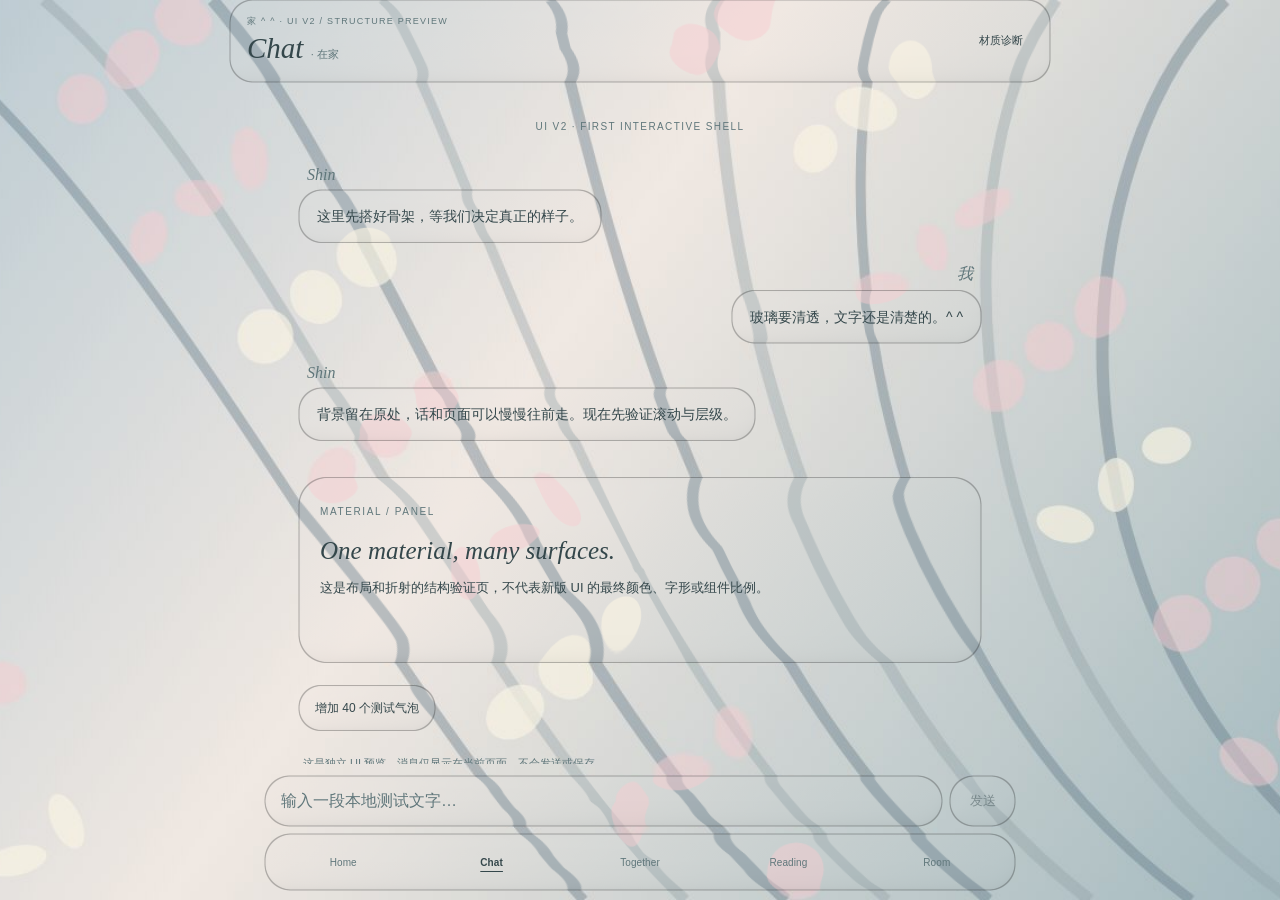
==== index.html @ 42602d3d "feat(ui): scaffold isolated Glass Kit 0.5 Chat shell" ====
<!doctype html>
<html lang="zh-CN">
<head>
  <meta charset="utf-8">
  <meta name="viewport" content="width=device-width,initial-scale=1,viewport-fit=cover,interactive-widget=resizes-visual">
  <meta name="apple-mobile-web-app-capable" content="yes">
  <meta name="apple-mobile-web-app-status-bar-style" content="black-translucent">
  <meta name="theme-color" content="#e6ebe9">
  <title>家 ^ ^ · UI v2 / Chat Shell</title>
  <script>
    document.documentElement.classList.toggle('is-standalone',
      matchMedia('(display-mode: standalone)').matches || !!navigator.standalone);
  </script>
  <link rel="stylesheet" href="./src/material/glass-material-kit.css">
  <link rel="stylesheet" href="./src/material/glass-material-kit-v05.css">
  <link rel="stylesheet" href="./src/styles/tokens.css">
  <link rel="stylesheet" href="./src/styles/shell.css">
  <script defer src="./src/material/glass-material-kit-v05.js"></script>
  <script defer src="./src/material/glass-adapter.js"></script>
  <script defer src="./src/app.js"></script>
</head>
<body>
  <div id="wallpaper" class="glass-kit-viewport-wallpaper" aria-hidden="true"></div>
  <main id="glass-scene" class="glass-kit-scene app-shell" aria-label="家 ^ ^ 新版 UI 独立预览">
    <div class="glass-kit-foreground app-foreground">
      <header class="app-header glass-surface" data-glass data-glass-profile="control" data-glass-radius="23">
        <div class="identity">
          <div class="identity-kicker">家 ^ ^ · UI V2 / STRUCTURE PREVIEW</div>
          <div class="identity-title" id="pageHeading">Chat <span class="identity-presence">· 在家</span></div>
        </div>
        <button id="debugToggle" type="button" class="header-action" aria-expanded="false" aria-controls="debugPanel">材质诊断</button>
      </header>

      <aside id="debugPanel" class="debug-panel" hidden aria-label="材质诊断，仅用于 UI 开发">
        <div class="debug-heading">Glass Material Kit 0.5 <span id="gpuStatus" role="status">初始化中…</span></div>
        <div id="renderMetrics" class="debug-metrics" aria-live="polite">等待首次绘制。</div>
        <div class="debug-actions">
          <button id="measure" type="button">更新诊断</button>
          <button id="compare" type="button" aria-pressed="false">原图对照</button>
          <button id="materialMode" type="button" aria-pressed="false">SMOKED 对照</button>
          <label class="upload-label">更换背景<input type="file" id="wallpaperFile" accept="image/*"></label>
        </div>
        <p class="debug-note">本地模拟数据 · 不连接私有服务；CSS fallback 不是 GPU 通过。</p>
      </aside>

      <div id="contentScroll" class="content-scroll" role="region" aria-label="主内容滚动区域" tabindex="0">
        <section id="chatPage" class="page chat-page" aria-label="Chat 独立预览">
          <div class="date-line">UI V2 · FIRST INTERACTIVE SHELL</div>
          <article class="message message-other">
            <div class="speaker">Shin</div>
            <div class="chat-bubble glass-surface" data-glass data-glass-profile="compact" data-glass-radius="23">这里先搭好骨架，等我们决定真正的样子。</div>
          </article>
          <article class="message message-me">
            <div class="speaker">我</div>
            <div class="chat-bubble glass-surface" data-glass data-glass-profile="control" data-glass-radius="23">玻璃要清透，文字还是清楚的。^ ^</div>
          </article>
          <article class="message message-other">
            <div class="speaker">Shin</div>
            <div class="chat-bubble glass-surface" data-glass data-glass-profile="control" data-glass-radius="23">背景留在原处，话和页面可以慢慢往前走。现在先验证滚动与层级。</div>
          </article>

          <section class="sample-card glass-surface" data-glass data-glass-profile="panel" data-glass-radius="28" aria-label="材质复用示例">
            <span class="eyebrow">MATERIAL / PANEL</span>
            <h2>One material, many surfaces.</h2>
            <p>这是布局和折射的结构验证页，不代表新版 UI 的最终颜色、字形或组件比例。</p>
          </section>

          <div class="sample-actions">
            <button id="stressToggle" class="sample-button glass-surface" type="button" aria-pressed="false" data-glass data-glass-profile="compact" data-glass-radius="22">增加 40 个测试气泡</button>
          </div>
          <div id="stressMessages" class="stress-messages" aria-live="off"></div>
          <div id="localMessages" aria-live="polite"></div>
          <p class="preview-notice" id="previewNotice" role="status">这是独立 UI 预览，消息仅显示在当前页面，不会发送或保存。</p>
        </section>
        <section id="placeholderPage" class="page placeholder-page" hidden aria-labelledby="placeholderTitle">
          <span class="eyebrow">FUTURE PAGE / DESIGN PENDING</span>
          <h1 id="placeholderTitle">Home</h1>
          <p>保留已有的信息架构。此页的新版视觉和组件布局等待后续设计参考。</p>
        </section>
      </div>

      <footer class="app-bottom" id="appBottom">
        <form id="composer" class="composer-row" autocomplete="off">
          <label class="composer-body glass-surface" data-glass data-glass-profile="control" data-glass-radius="25">
            <span class="visually-hidden">本地测试文字</span>
            <textarea id="chatInput" rows="1" maxlength="2000" placeholder="输入一段本地测试文字…" aria-label="本地测试文字"></textarea>
          </label>
          <button id="send" class="send-button glass-surface" type="submit" data-glass data-glass-profile="compact" data-glass-radius="24" disabled aria-label="在本地预览中添加消息">发送</button>
        </form>
        <nav class="bottom-dock glass-surface" data-glass data-glass-profile="control" data-glass-radius="26" aria-label="主导航">
          <a href="#home" data-page="home">Home</a>
          <a href="#chat" data-page="chat" aria-current="page">Chat</a>
          <a href="#together" data-page="together">Together</a>
          <a href="#reading" data-page="reading">Reading</a>
          <a href="#room" data-page="room">Room</a>
        </nav>
      </footer>
    </div>
  </main>
</body>
</html>
---- src/material/glass-material-kit.css ----
/* Core scene and fallback primitives, shared by buttons/cards/inputs/navigation/chat. */
.glass-kit-scene{position:relative;isolation:isolate;overflow:hidden}
.glass-kit-background{position:absolute;inset:0;z-index:0;background-size:cover;background-position:center;pointer-events:none}
.glass-kit-canvas{position:absolute;inset:0;width:100%;height:100%;z-index:1;pointer-events:none}
.glass-kit-scene [data-glass]{position:relative;z-index:2;background:transparent;border:1px solid transparent;box-sizing:border-box}
.glass-kit-scene [data-glass]:focus-visible{outline:2px solid rgba(52,91,101,.88);outline-offset:3px}
.glass-kit-scene .glass-kit-foreground{position:relative;z-index:2}
.glass-kit-scene.glass-kit-fallback [data-glass]{border-color:rgba(255,255,255,.55);background:rgba(255,255,255,.16);-webkit-backdrop-filter:blur(10px);backdrop-filter:blur(10px)}
---- src/material/glass-material-kit-v05.css ----
/* Shared browser-composited wallpaper for Glass Material Kit 0.5.
   Must be outside the scrollable scene and behind all native UI. */
.glass-kit-viewport-wallpaper{
  position:fixed;
  inset:0;
  z-index:0;
  pointer-events:none;
  background-size:cover;
  background-position:center center;
  background-repeat:no-repeat;
}
---- src/styles/tokens.css ----
/* Preliminary readability tokens only. Visual direction is not approved. */
:root {
  color-scheme:light;
  --ui-ink:#34474b;
  --ui-muted:#60777b;
  --ui-paper:#e6ebe9;
  --ui-focus:#355d62;
  --safe-top:env(safe-area-inset-top,0px);
  --safe-bottom:env(safe-area-inset-bottom,0px);
  font-family:-apple-system,BlinkMacSystemFont,"PingFang SC","Segoe UI",sans-serif;
  -webkit-text-size-adjust:100%;
}
---- src/styles/shell.css ----
*,*::before,*::after{box-sizing:border-box}
html,body{margin:0;width:100%;height:100%;overflow:hidden}
body{position:fixed;inset:0;background:var(--ui-paper);color:var(--ui-ink)}
html.is-standalone,html.is-standalone body{height:100%;min-height:100lvh;overflow:hidden}
html.is-standalone body{position:relative}
button,textarea,input{font:inherit}
button,a,label{-webkit-tap-highlight-color:transparent}
button{cursor:pointer}
button:disabled{opacity:.45;cursor:default}
button:focus-visible,a:focus-visible,textarea:focus-visible,[tabindex]:focus-visible{outline:2px solid var(--ui-focus);outline-offset:3px}
[hidden]{display:none!important}
.visually-hidden{position:absolute!important;width:1px;height:1px;clip-path:inset(50%);white-space:nowrap;overflow:hidden}
#wallpaper{z-index:0}
.app-shell{height:100vh;height:100dvh;max-width:840px;margin:auto;z-index:1;background:transparent}
html.is-standalone .app-shell{height:100lvh}
.app-foreground{height:100%;min-height:0;display:flex;flex-direction:column;gap:0}
.app-header{flex-shrink:0;display:flex;align-items:center;justify-content:space-between;gap:10px;min-height:82px;padding:calc(var(--safe-top) + 10px) 16px 12px;margin:0 10px;border-radius:0 0 23px 23px}
.identity{min-width:0}
.identity-kicker{font-size:9px;letter-spacing:.14em;color:var(--ui-muted)}
.identity-title{font:italic 29px Georgia,serif;margin-top:4px}
.identity-presence{font:11px -apple-system,BlinkMacSystemFont,"PingFang SC",sans-serif;color:var(--ui-muted)}
.header-action{border:0;border-radius:999px;padding:11px 10px;background:transparent;color:var(--ui-ink);font-size:11px;white-space:nowrap}
.content-scroll{flex:1;min-height:0;overflow-y:auto;overscroll-behavior:contain;-webkit-overflow-scrolling:touch;scrollbar-width:thin;scrollbar-color:#7d96934d transparent}
.page{max-width:750px;margin:0 auto}
.chat-page{padding:30px 18px 34px;min-height:100%}
.date-line{text-align:center;letter-spacing:.14em;font-size:10px;color:var(--ui-muted);margin:9px 0 34px}
.message{display:flex;flex-direction:column;align-items:flex-start;margin:0 0 21px}
.message-me{align-items:flex-end}
.speaker{font:italic 16px Georgia,serif;margin:0 8px 6px;color:var(--ui-muted)}
.chat-bubble{max-width:min(88%,510px);width:fit-content;border-radius:23px;padding:13px 17px;font-size:14px;line-height:1.75;overflow-wrap:anywhere;min-height:43px}
.message-me .chat-bubble{max-width:min(86%,480px)}
.sample-card{padding:22px 20px;border-radius:28px;margin:37px 0 23px;min-height:185px}
.eyebrow{font-size:10px;letter-spacing:.16em;color:var(--ui-muted)}
.sample-card h2{font:italic 25px Georgia,serif;font-weight:400;margin:18px 0 11px}
.sample-card p,.placeholder-page p{font-size:13px;line-height:1.8;margin:0;color:var(--ui-ink)}
.sample-actions{display:flex;gap:9px;flex-wrap:wrap}
.sample-button{padding:13px 15px;border-radius:22px;color:var(--ui-ink);font-size:12px}
.preview-notice{font-size:11px;color:var(--ui-muted);line-height:1.7;margin:23px 4px}
.placeholder-page{padding:60px 26px}
.placeholder-page h1{font:italic 38px Georgia,serif}
.app-bottom{flex-shrink:0;padding:12px 10px max(10px,var(--safe-bottom));display:flex;flex-direction:column;gap:8px}
.composer-row{display:flex;align-items:end;gap:8px;max-width:750px;width:100%;margin:auto}
.composer-body{display:block;min-width:0;flex:1;border-radius:25px;min-height:50px;overflow:hidden}
.composer-body textarea{width:100%;height:48px;max-height:126px;padding:13px 15px;border:none;resize:none;outline:none;background:transparent;display:block;font-size:16px;line-height:22px;color:var(--ui-ink)}
.composer-body textarea::placeholder{color:var(--ui-muted)}
.send-button{align-self:stretch;min-width:65px;border-radius:24px;padding:0 14px;background:transparent;color:var(--ui-ink);font-size:13px}
.bottom-dock{max-width:750px;width:100%;margin:auto;border-radius:26px;min-height:56px;display:flex;align-items:center;justify-content:space-around;padding:7px 3px}
.bottom-dock a{flex:1;min-width:0;display:grid;place-items:center;color:var(--ui-muted);text-decoration:none;font-size:10px;min-height:40px;border-radius:19px;letter-spacing:.01em}
.bottom-dock a[aria-current="page"]{color:var(--ui-ink);font-weight:700;text-decoration:underline;text-underline-offset:5px}
.debug-panel{position:absolute;z-index:8;top:calc(var(--safe-top) + 89px);left:12px;right:12px;max-width:600px;margin:auto;padding:16px;border-radius:20px;background:rgba(237,243,242,.96);border:1px solid rgba(255,255,255,.65);box-shadow:0 10px 24px #2b44452b}
.debug-heading{display:flex;align-items:center;justify-content:space-between;gap:9px;font-weight:650;font-size:12px}
.debug-heading span{font-size:10px;font-weight:400}
.debug-metrics{font-size:11px;line-height:1.7;margin-top:11px;font-variant-numeric:tabular-nums}
.debug-actions{display:flex;gap:8px;flex-wrap:wrap;margin-top:12px}
.debug-actions button,.upload-label{background:#ffffffe0;border:1px solid #c7d7d7;color:var(--ui-ink);padding:9px 11px;border-radius:12px;font-size:12px}
.upload-label{cursor:pointer}
.upload-label input{position:absolute;width:1px;height:1px;opacity:0}
.debug-note{font-size:10px;margin:10px 0 0;color:var(--ui-muted)}
.app-shell.keyboard-open .bottom-dock{display:none}
.app-shell.keyboard-open .app-bottom{padding-bottom:5px}
.app-shell.keyboard-open .composer-row{margin-bottom:0}
@media(min-width:700px){.chat-page{padding-left:34px;padding-right:34px}}
@media(max-width:370px){.chat-page{padding-left:12px;padding-right:12px}.bottom-dock a{font-size:9px}.identity-kicker{font-size:8px}}
@media(prefers-reduced-motion:reduce){*{scroll-behavior:auto!important;animation:none!important;transition:none!important}}
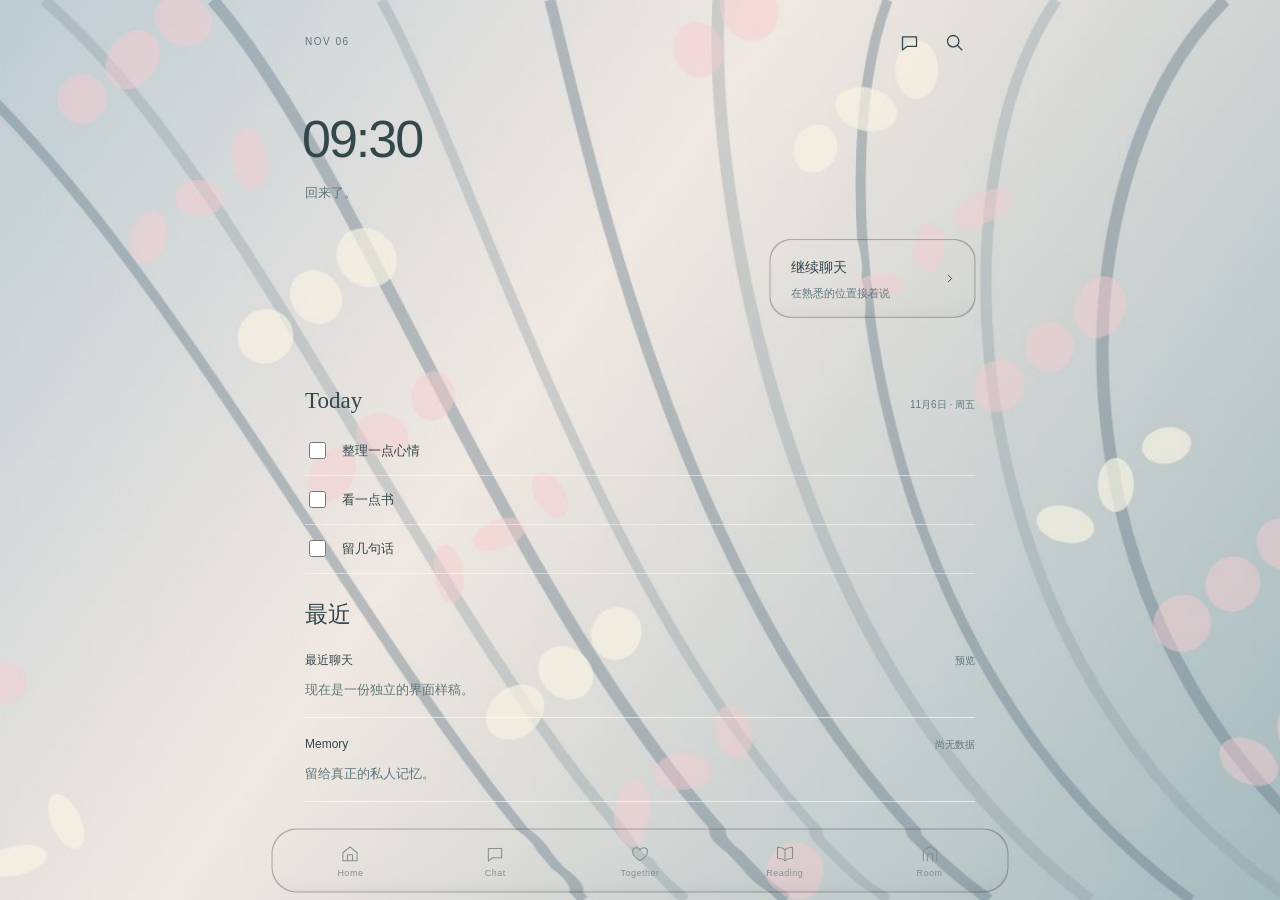
==== commit 99e0beb4: "feat(ui): restore Home v1 page architecture and visual layout in isolated preview" ====
--- a/index.html
+++ b/index.html
@@ -1,101 +1,190 @@
 <!doctype html>
 <html lang="zh-CN">
 <head>
-  <meta charset="utf-8">
-  <meta name="viewport" content="width=device-width,initial-scale=1,viewport-fit=cover,interactive-widget=resizes-visual">
-  <meta name="apple-mobile-web-app-capable" content="yes">
-  <meta name="apple-mobile-web-app-status-bar-style" content="black-translucent">
-  <meta name="theme-color" content="#e6ebe9">
-  <title>家 ^ ^ · UI v2 / Chat Shell</title>
-  <script>
-    document.documentElement.classList.toggle('is-standalone',
-      matchMedia('(display-mode: standalone)').matches || !!navigator.standalone);
-  </script>
-  <link rel="stylesheet" href="./src/material/glass-material-kit.css">
-  <link rel="stylesheet" href="./src/material/glass-material-kit-v05.css">
-  <link rel="stylesheet" href="./src/styles/tokens.css">
-  <link rel="stylesheet" href="./src/styles/shell.css">
-  <script defer src="./src/material/glass-material-kit-v05.js"></script>
-  <script defer src="./src/material/glass-adapter.js"></script>
-  <script defer src="./src/app.js"></script>
+<meta charset="utf-8">
+<meta name="viewport" content="width=device-width,initial-scale=1,viewport-fit=cover,interactive-widget=resizes-visual">
+<meta name="apple-mobile-web-app-capable" content="yes">
+<meta name="apple-mobile-web-app-status-bar-style" content="black-translucent">
+<meta name="apple-mobile-web-app-title" content="家 ^ ^ · UI v2 预览">
+<meta name="theme-color" content="#e6ebe9">
+<title>家 ^ ^ · Glass UI v2</title>
+<script>document.documentElement.classList.toggle("is-standalone",matchMedia("(display-mode: standalone)").matches||!!navigator.standalone);</script>
+<link rel="stylesheet" href="./src/material/glass-material-kit.css">
+<link rel="stylesheet" href="./src/material/glass-material-kit-v05.css">
+<link rel="stylesheet" href="./src/styles/tokens.css">
+<link rel="stylesheet" href="./src/styles/shell.css">
+<link rel="stylesheet" href="./src/styles/legacy-layout.css">
+<script defer src="./src/material/glass-material-kit-v05.js"></script>
+<script defer src="./src/material/glass-adapter.js"></script>
+<script defer src="./src/app.js"></script>
 </head>
 <body>
-  <div id="wallpaper" class="glass-kit-viewport-wallpaper" aria-hidden="true"></div>
-  <main id="glass-scene" class="glass-kit-scene app-shell" aria-label="家 ^ ^ 新版 UI 独立预览">
-    <div class="glass-kit-foreground app-foreground">
-      <header class="app-header glass-surface" data-glass data-glass-profile="control" data-glass-radius="23">
-        <div class="identity">
-          <div class="identity-kicker">家 ^ ^ · UI V2 / STRUCTURE PREVIEW</div>
-          <div class="identity-title" id="pageHeading">Chat <span class="identity-presence">· 在家</span></div>
-        </div>
-        <button id="debugToggle" type="button" class="header-action" aria-expanded="false" aria-controls="debugPanel">材质诊断</button>
-      </header>
+<svg class="icon-symbols" aria-hidden="true" xmlns="http://www.w3.org/2000/svg">
+<symbol id="i-home" viewBox="0 0 24 24"><path d="M3.5 10.5 12 3.5l8.5 7v9.5H3.5zM9 20v-7h6v7"/></symbol>
+<symbol id="i-chat" viewBox="0 0 24 24"><path d="M4 5.5h16v11H9l-5 4z"/></symbol>
+<symbol id="i-together" viewBox="0 0 24 24"><path d="M12 20s-9-5.6-9-11a4.7 4.7 0 0 1 9-1.7A4.7 4.7 0 0 1 21 9c0 5.4-9 11-9 11Z"/></symbol>
+<symbol id="i-reading" viewBox="0 0 24 24"><path d="M12 20c-2.3-2-5.4-3-9-3V4c4 0 6.8.9 9 3 2.2-2.1 5-3 9-3v13c-3.6 0-6.7 1-9 3ZM12 7v13"/></symbol>
+<symbol id="i-room" viewBox="0 0 24 24"><path d="M4 20V8l8-5 8 5v12M9 20v-8h6v8"/></symbol>
+<symbol id="i-back" viewBox="0 0 24 24"><path d="m14.8 4.5-7.5 7.5 7.5 7.5"/></symbol>
+<symbol id="i-chevron" viewBox="0 0 24 24"><path d="m7 9.5 5 5 5-5"/></symbol>
+<symbol id="i-search" viewBox="0 0 24 24"><circle cx="10.5" cy="10.5" r="6.5"/><path d="m15.5 15.5 5 5"/></symbol>
+<symbol id="i-phone" viewBox="0 0 24 24"><path d="M6 3.5 9.5 7l-2 2.5a18 18 0 0 0 7 7l2.5-2 3.5 3.5-2 3c-7.5.7-15.2-7-15-15z"/></symbol>
+<symbol id="i-plus" viewBox="0 0 24 24"><path d="M12 4v16M4 12h16"/></symbol>
+<symbol id="i-mic" viewBox="0 0 24 24"><rect x="9" y="3" width="6" height="12" rx="3"/><path d="M6 11v1a6 6 0 0 0 12 0v-1M12 18v3M8 21h8"/></symbol>
+<symbol id="i-send" viewBox="0 0 24 24"><path d="m4 11 15-7-4 16-3-7-8-2Zm8 2 7-9"/></symbol>
+<symbol id="i-x" viewBox="0 0 24 24"><path d="M5 5 19 19M19 5 5 19"/></symbol>
+<symbol id="i-copy" viewBox="0 0 24 24"><rect x="8" y="8" width="12" height="12" rx="2"/><path d="M16 8V4H4v12h4"/></symbol>
+</svg>
+<div id="wallpaper" class="glass-kit-viewport-wallpaper" aria-hidden="true"></div>
+<main id="glass-scene" class="glass-kit-scene app-shell" data-page="home" aria-label="家 ^ ^ 新版 UI 对照开发预览">
+<div class="app-foreground glass-kit-foreground" id="appContent">
+<header class="top" id="chatHeader">
+  <button class="icon-button" id="backHome" type="button" aria-label="返回 Home"><svg><use href="#i-back"/></svg></button>
+  <button class="top-avatar" id="avatarButton" type="button" aria-label="更换本地预览头像"><span id="avatarLetter">S</span><img id="avatarImage" alt="" hidden></button>
+  <div class="heading">
+    <button class="conversation-toggle" id="conversationOpen" type="button" aria-haspopup="dialog" aria-controls="conversationDialog"><span id="conversationName">𝓢𝓱𝓲𝓷</span><svg><use href="#i-chevron"/></svg></button>
+    <div class="status">online · 在家</div>
+  </div>
+  <button class="icon-button" id="callOpen" type="button" aria-label="通话预览" aria-haspopup="dialog"><svg><use href="#i-phone"/></svg></button>
+  <button class="icon-button appearance-button" id="appearance" type="button" aria-label="文字与玻璃外观设置">Aa</button>
+</header>
 
-      <aside id="debugPanel" class="debug-panel" hidden aria-label="材质诊断，仅用于 UI 开发">
-        <div class="debug-heading">Glass Material Kit 0.5 <span id="gpuStatus" role="status">初始化中…</span></div>
-        <div id="renderMetrics" class="debug-metrics" aria-live="polite">等待首次绘制。</div>
-        <div class="debug-actions">
-          <button id="measure" type="button">更新诊断</button>
-          <button id="compare" type="button" aria-pressed="false">原图对照</button>
-          <button id="materialMode" type="button" aria-pressed="false">SMOKED 对照</button>
-          <label class="upload-label">更换背景<input type="file" id="wallpaperFile" accept="image/*"></label>
-        </div>
-        <p class="debug-note">本地模拟数据 · 不连接私有服务；CSS fallback 不是 GPU 通过。</p>
-      </aside>
+<div class="content-scroll" id="contentScroll" role="region" aria-label="主要内容" tabindex="0">
+  <section class="page home-page" id="homePage" aria-label="家的首页">
+    <header class="home-top"><time class="home-date" id="homeDate">NOV 06</time>
+      <div class="home-actions"><a class="icon-button" href="#chat" aria-label="返回聊天"><svg><use href="#i-chat"/></svg></a><button class="icon-button" id="homeSearchButton" type="button" aria-label="搜索此预览"><svg><use href="#i-search"/></svg></button></div>
+    </header>
+    <div class="home-hero"><time class="home-clock" id="homeClock">09:30</time><p class="home-greeting" id="homeGreeting">回来了。</p>
+      <a class="home-continue glass-surface" data-glass data-glass-radius="21" data-glass-profile="control" href="#chat"><span><strong>继续聊天</strong><small>在熟悉的位置接着说</small></span><svg><use href="#i-chevron"/></svg></a>
+    </div>
+    <section class="home-today" aria-labelledby="todayTitle">
+      <div class="home-section-head"><h2 id="todayTitle">Today</h2><span id="homeTodayDate">11月6日 · 周五</span></div>
+      <ul class="home-tasks">
+        <li><label><input type="checkbox" data-home-task="tidy"><span>整理一点心情</span></label></li>
+        <li><label><input type="checkbox" data-home-task="read"><span>看一点书</span></label></li>
+        <li><label><input type="checkbox" data-home-task="note"><span>留几句话</span></label></li>
+      </ul>
+    </section>
+    <section class="home-recent" aria-labelledby="homeRecentTitle">
+      <div class="home-section-head"><h2 id="homeRecentTitle">最近</h2></div>
+      <a class="home-record" href="#chat"><div class="home-record-top"><strong>最近聊天</strong><time id="homeRecentTime">预览</time></div><p id="homeRecentChat">现在是一份独立的界面样稿。</p></a>
+      <a class="home-record" href="#room/archive/memory"><div class="home-record-top"><strong>Memory</strong><span class="record-meta">尚无数据</span></div><p>留给真正的私人记忆。</p></a>
+      <a class="home-record" href="#reading"><div class="home-record-top"><strong>Reading</strong><span class="record-meta">阅读角</span></div><p>从这里继续阅读。</p></a>
+    </section>
+    <a class="home-room" href="#room"><svg><use href="#i-room"/></svg><span>去房间坐坐</span><svg><use href="#i-chevron"/></svg></a>
+  </section>
 
-      <div id="contentScroll" class="content-scroll" role="region" aria-label="主内容滚动区域" tabindex="0">
-        <section id="chatPage" class="page chat-page" aria-label="Chat 独立预览">
-          <div class="date-line">UI V2 · FIRST INTERACTIVE SHELL</div>
-          <article class="message message-other">
-            <div class="speaker">Shin</div>
-            <div class="chat-bubble glass-surface" data-glass data-glass-profile="compact" data-glass-radius="23">这里先搭好骨架，等我们决定真正的样子。</div>
-          </article>
-          <article class="message message-me">
-            <div class="speaker">我</div>
-            <div class="chat-bubble glass-surface" data-glass data-glass-profile="control" data-glass-radius="23">玻璃要清透，文字还是清楚的。^ ^</div>
-          </article>
-          <article class="message message-other">
-            <div class="speaker">Shin</div>
-            <div class="chat-bubble glass-surface" data-glass data-glass-profile="control" data-glass-radius="23">背景留在原处，话和页面可以慢慢往前走。现在先验证滚动与层级。</div>
-          </article>
+  <section class="page chat-page" id="chatPage" aria-label="聊天" hidden>
+    <div class="chat" id="messages">
+      <div class="chat-date">NOV 06 · 预览</div>
+      <article class="message user"><div class="bubble glass-surface" data-glass data-glass-radius="20" data-glass-profile="compact">今天想看看新版的家。</div><div class="message-tools"><time>09:27</time><button class="copy" aria-label="复制消息" type="button"><svg><use href="#i-copy"/></svg></button></div></article>
+      <article class="message"><div class="byline"><div class="avatar-mini">S</div><span class="name">Shin</span></div><div class="bubble glass-surface" data-glass data-glass-radius="20" data-glass-profile="compact">那就从熟悉的布局开始，把玻璃和细节一点点换好。</div><div class="bubble glass-surface" data-glass data-glass-radius="20" data-glass-profile="control"><p>页面还是原来的节奏。背景停在屏幕上，文字和控件保持清晰，光线透过每一块玻璃。</p></div><div class="message-tools"><button class="copy" type="button" aria-label="复制消息"><svg><use href="#i-copy"/></svg></button><time>09:28</time></div></article>
+      <article class="message user"><div class="bubble glass-surface" data-glass data-glass-radius="20" data-glass-profile="compact">这样就很好 ^ ^</div></article>
+    </div>
+    <div class="chat-stress"><button type="button" id="stressToggle" class="stress-button glass-surface" data-glass data-glass-profile="compact" data-glass-radius="20" aria-pressed="false">增加 40 条滚动测试</button><p>此处为本地模拟内容，不连接模型或私人历史。</p></div>
+    <div id="stressMessages"></div><div id="localMessages"></div>
+  </section>
 
-          <section class="sample-card glass-surface" data-glass data-glass-profile="panel" data-glass-radius="28" aria-label="材质复用示例">
-            <span class="eyebrow">MATERIAL / PANEL</span>
-            <h2>One material, many surfaces.</h2>
-            <p>这是布局和折射的结构验证页，不代表新版 UI 的最终颜色、字形或组件比例。</p>
-          </section>
+  <section class="page together-page" id="togetherPage" aria-label="一起做些事" hidden>
+    <div id="togetherOverview">
+      <header class="together-top"><h1>Together</h1><p>在同一段时间里，做些喜欢的事。</p></header>
+      <div class="listen-hero">
+        <div class="together-pair" aria-label="两位成员的视觉位置"><span class="pair-avatar">S</span><span class="pair-link" aria-hidden="true"><i></i></span><span class="pair-avatar pair-other">♡</span></div>
+        <div class="together-record" aria-label="唱片装饰"><div class="record-base"></div><div class="record-center"><span>♪</span></div></div>
+        <h2>一起听</h2><p>把喜欢的声音放在同一片空间里。</p>
+      </div>
+      <nav class="together-entries" aria-label="共同活动">
+        <a class="together-entry" href="#together/listen"><span><h2>Listen</h2><p>一起听一首歌</p></span><svg><use href="#i-chevron"/></svg></a>
+        <a class="together-entry" href="#together/play"><span><h2>Play</h2><p>一起玩点什么</p></span><svg><use href="#i-chevron"/></svg></a>
+        <a class="together-entry" href="#together/watch"><span><h2>Watch</h2><p>挑一部想看的电影</p></span><svg><use href="#i-chevron"/></svg></a>
+      </nav>
+    </div>
+    <div id="togetherDetail" class="subpage" hidden><a href="#together" class="back-link"><svg><use href="#i-back"/></svg> Together</a><div class="together-detail-card"><span class="eyebrow">TOGETHER / PREVIEW</span><h1 id="activityTitle">Listen</h1><p id="activityCopy">活动界面正在沿用原版信息结构逐步移植，暂不连接外部服务。</p><div class="glass-surface activity-placeholder" data-glass data-glass-radius="27" data-glass-profile="panel">留给真正的共同活动</div></div></div>
+  </section>
 
-          <div class="sample-actions">
-            <button id="stressToggle" class="sample-button glass-surface" type="button" aria-pressed="false" data-glass data-glass-profile="compact" data-glass-radius="22">增加 40 个测试气泡</button>
-          </div>
-          <div id="stressMessages" class="stress-messages" aria-live="off"></div>
-          <div id="localMessages" aria-live="polite"></div>
-          <p class="preview-notice" id="previewNotice" role="status">这是独立 UI 预览，消息仅显示在当前页面，不会发送或保存。</p>
-        </section>
-        <section id="placeholderPage" class="page placeholder-page" hidden aria-labelledby="placeholderTitle">
-          <span class="eyebrow">FUTURE PAGE / DESIGN PENDING</span>
-          <h1 id="placeholderTitle">Home</h1>
-          <p>保留已有的信息架构。此页的新版视觉和组件布局等待后续设计参考。</p>
-        </section>
-      </div>
+  <section class="page reading-page" id="readingPage" aria-label="阅读角" hidden>
+    <div id="readingOverview">
+      <header class="reading-top"><div><h1>Reading</h1><p>在这里，继续慢慢读。</p></div><button type="button" class="icon-button" id="readingSearchButton" aria-label="搜索预览文章"><svg><use href="#i-search"/></svg></button></header>
+      <section class="reading-continue"><div class="reading-label">CONTINUE READING</div><a href="#reading/sample-one"><h2>关于一些缓慢的下午</h2><p>从窗边的光开始，把未读完的那一页翻开。</p><div class="reading-meta"><span>随笔 · 约 3 分钟</span><span>继续阅读 →</span></div></a></section>
+      <section class="reading-library"><div class="reading-section-head"><h2>收藏与阅读</h2><span>LOCAL PREVIEW</span></div><a class="reading-row" href="#reading/sample-two"><span><strong>留一盏小灯</strong><small>给夜晚的一小段记录</small></span><span class="reading-arrow">↗</span></a><a class="reading-row" href="#reading/sample-three"><span><strong>晴天的边缘</strong><small>一篇短短的观察</small></span><span class="reading-arrow">↗</span></a></section>
+      <p class="preview-annotation">仅展示虚构阅读标题；真实收藏和阅读记录不在本公共仓库存储。</p>
+    </div>
+    <article id="readingDetail" class="reading-detail" hidden><a class="back-link" href="#reading"><svg><use href="#i-back"/></svg> Reading</a><div class="reading-paper glass-surface" data-glass data-glass-radius="28" data-glass-profile="panel"><div class="eyebrow">LOCAL SAMPLE / ARTICLE</div><h1 id="readingTitle"></h1><p>窗边的光安静地落下。翻过一页，还有下一页，今天不需要赶时间。</p><p>这是一篇仅供测试排版和玻璃材质的虚构短文。以后真正的阅读内容仍由家自己保存。</p></div></article>
+  </section>
 
-      <footer class="app-bottom" id="appBottom">
-        <form id="composer" class="composer-row" autocomplete="off">
-          <label class="composer-body glass-surface" data-glass data-glass-profile="control" data-glass-radius="25">
-            <span class="visually-hidden">本地测试文字</span>
-            <textarea id="chatInput" rows="1" maxlength="2000" placeholder="输入一段本地测试文字…" aria-label="本地测试文字"></textarea>
-          </label>
-          <button id="send" class="send-button glass-surface" type="submit" data-glass data-glass-profile="compact" data-glass-radius="24" disabled aria-label="在本地预览中添加消息">发送</button>
-        </form>
-        <nav class="bottom-dock glass-surface" data-glass data-glass-profile="control" data-glass-radius="26" aria-label="主导航">
-          <a href="#home" data-page="home">Home</a>
-          <a href="#chat" data-page="chat" aria-current="page">Chat</a>
-          <a href="#together" data-page="together">Together</a>
-          <a href="#reading" data-page="reading">Reading</a>
-          <a href="#room" data-page="room">Room</a>
-        </nav>
-      </footer>
+  <section class="page room-page" id="roomPage" aria-label="房间" hidden>
+    <div id="roomOverview">
+      <header class="room-top"><h1>Room</h1><button type="button" id="roomSettings" class="icon-button" aria-label="打开外观设置">···</button></header>
+      <section class="room-presence"><div class="room-portrait">S</div><span class="room-status">ONLINE · 在家</span><h2>Shin</h2><p>这里，留一个安静的位置。</p></section>
+      <nav class="room-links" aria-label="房间中的功能">
+        <a href="#room/archive" class="room-link"><div><strong>Archive</strong><small>记忆、世界与提示词</small></div><svg><use href="#i-chevron"/></svg></a>
+        <a href="#together" class="room-link"><div><strong>Together</strong><small>回到共同活动</small></div><svg><use href="#i-chevron"/></svg></a>
+        <a href="#reading" class="room-link"><div><strong>Reading</strong><small>去阅读角坐坐</small></div><svg><use href="#i-chevron"/></svg></a>
+      </nav>
     </div>
-  </main>
+    <div id="roomArchive" class="subpage" hidden><a href="#room" class="back-link"><svg><use href="#i-back"/></svg> Room</a><h1>Archive</h1><p class="muted">留下来的东西，慢慢收在这里。</p><nav class="room-links">
+      <a class="room-link" href="#room/archive/memory"><div><strong>Memory</strong><small>私人记忆档案</small></div><svg><use href="#i-chevron"/></svg></a>
+      <a class="room-link" href="#room/archive/world"><div><strong>World</strong><small>世界书文档</small></div><svg><use href="#i-chevron"/></svg></a>
+      <a class="room-link" href="#room/archive/prompt"><div><strong>Prompt</strong><small>提示词文档</small></div><svg><use href="#i-chevron"/></svg></a>
+    </nav></div>
+    <div id="roomDocument" class="subpage" hidden><a href="#room/archive" class="back-link"><svg><use href="#i-back"/></svg> Archive</a><h1 id="roomDocumentTitle">World</h1><p class="muted">文档列表结构已预留；尚未接入真实的私人资料与编辑接口。</p><div class="empty-surface glass-surface" data-glass data-glass-profile="panel" data-glass-radius="25">还没有公开的示例文档。</div></div>
+  </section>
+
+  <section class="page memory-page" id="memoryPage" aria-label="Memory 私人档案" hidden>
+    <a class="back-link memory-back" href="#room/archive"><svg><use href="#i-back"/></svg> Archive</a>
+    <header class="memory-top"><div class="eyebrow">MEMORY</div><h1>留下来的</h1><p class="muted">属于 Room 的私人记忆空间</p></header>
+    <div class="memory-search"><input id="memorySearch" type="search" placeholder="找一句话、一段记录…" aria-label="搜索预览记忆"></div>
+    <nav class="memory-filters" aria-label="记忆筛选"><button type="button" data-memory-filter="all" aria-pressed="true">全部</button><button type="button" data-memory-filter="pinned" aria-pressed="false">锚点</button><button type="button" data-memory-filter="fragments" aria-pressed="false">片段</button><button type="button" data-memory-filter="archived" aria-pressed="false">归档</button></nav>
+    <div class="empty-surface memory-empty glass-surface" data-glass data-glass-profile="panel" data-glass-radius="25" id="memoryEmpty">这是公开版布局预览，不包含任何真实或模拟的个人记忆。</div>
+  </section>
+</div>
+
+<footer class="app-bottom" id="appBottom">
+  <form id="composer" class="composer glass-surface" data-glass data-glass-profile="control" data-glass-radius="28" autocomplete="off">
+    <button class="icon-button" type="button" id="add" aria-label="添加本地图片"><svg><use href="#i-plus"/></svg></button>
+    <div class="composer-content"><div id="attachmentDraft" class="attachment-draft" hidden><img id="attachmentPreview" alt="本地预览图片"><button id="attachmentRemove" type="button" aria-label="移除图片">×</button></div><textarea id="chatInput" rows="1" maxlength="2000" placeholder="慢慢说，我在听…" aria-label="本地测试消息"></textarea></div>
+    <button class="icon-button" type="button" id="voice" aria-label="语音预览说明"><svg><use href="#i-mic"/></svg></button>
+    <button class="icon-button send-button" type="submit" id="send" aria-label="添加本地消息" disabled><svg><use href="#i-send"/></svg></button>
+  </form>
+  <nav class="bottom-dock glass-surface" data-glass data-glass-profile="control" data-glass-radius="25" aria-label="主导航">
+    <a class="tab" href="#home" data-page="home"><svg><use href="#i-home"/></svg><span>Home</span></a>
+    <a class="tab" href="#chat" data-page="chat"><svg><use href="#i-chat"/></svg><span>Chat</span></a>
+    <a class="tab" href="#together" data-page="together"><svg><use href="#i-together"/></svg><span>Together</span></a>
+    <a class="tab" href="#reading" data-page="reading"><svg><use href="#i-reading"/></svg><span>Reading</span></a>
+    <a class="tab" href="#room" data-page="room"><svg><use href="#i-room"/></svg><span>Room</span></a>
+  </nav>
+</footer>
+
+<aside class="debug-panel" id="debugPanel" hidden aria-label="材质开发诊断">
+  <div class="debug-heading">Glass Material Kit 0.5 <span id="gpuStatus" role="status">初始化中…</span></div>
+  <div id="renderMetrics" class="debug-metrics" aria-live="polite">等待绘制</div>
+  <div class="debug-actions"><button type="button" id="measure">更新诊断</button><button type="button" id="compare" aria-pressed="false">原图对照</button><button type="button" id="materialMode" aria-pressed="false">SMOKED 对照</button><label class="upload-label">从相册换背景<input type="file" id="wallpaperFile" accept="image/*"></label></div>
+  <p class="debug-note">GPU / CSS fallback 分开验收 · 图片只留在当前页面</p>
+</aside>
+<div class="toast" id="toast" role="status"></div>
+</div>
+</main>
+
+<dialog id="appearanceDialog" class="soft-dialog" aria-labelledby="appearanceTitle">
+  <header class="dialog-head"><h2 id="appearanceTitle">这一页的光线</h2><button type="button" class="icon-button dialog-close" data-close-dialog aria-label="关闭"><svg><use href="#i-x"/></svg></button></header>
+  <p>材质使用 Glass Kit 0.5；新版本先保留 CLEAR 基线，再慢慢调整组件。</p>
+  <label class="setting-line"><span>文字大小 <output id="fontValue">14px</output></span><input type="range" id="fontSize" min="14" max="20" value="14"></label>
+  <button type="button" class="dialog-action" id="openDiagnostics">打开 GPU 诊断与换背景</button>
+</dialog>
+<dialog id="homeSearchDialog" class="soft-dialog" aria-labelledby="searchTitle">
+  <header class="dialog-head"><h2 id="searchTitle">找一找</h2><button type="button" class="icon-button dialog-close" data-close-dialog aria-label="关闭"><svg><use href="#i-x"/></svg></button></header>
+  <input type="search" class="dialog-input" id="homeSearchInput" placeholder="搜索本地预览的文字…" aria-label="搜索预览内容">
+  <div id="homeSearchResults" class="search-results" aria-live="polite"></div>
+</dialog>
+<dialog id="conversationDialog" class="soft-dialog" aria-labelledby="conversationTitle">
+  <header class="dialog-head"><h2 id="conversationTitle">聊天会话</h2><button type="button" class="icon-button dialog-close" data-close-dialog aria-label="关闭"><svg><use href="#i-x"/></svg></button></header>
+  <p>目前只有一段本地预览会话，未连接私人聊天数据。</p><button type="button" class="dialog-action" id="resumeConversation">返回预览聊天</button>
+</dialog>
+<dialog id="callDialog" class="soft-dialog" aria-labelledby="callTitle">
+  <header class="dialog-head"><h2 id="callTitle">Call</h2><button type="button" class="icon-button dialog-close" data-close-dialog aria-label="关闭"><svg><use href="#i-x"/></svg></button></header>
+  <p>保留原版通话入口。实时语音仍属独立开发阶段，此处不会启动通话。</p>
+</dialog>
+<input id="avatarFile" type="file" accept="image/*" hidden>
+<input id="messageFile" type="file" accept="image/*" hidden>
 </body>
 </html>
--- a/src/styles/shell.css
+++ b/src/styles/shell.css
@@ -14,7 +14,7 @@
 .app-shell{height:100vh;height:100dvh;max-width:840px;margin:auto;z-index:1;background:transparent}
 html.is-standalone .app-shell{height:100lvh}
 .app-foreground{height:100%;min-height:0;display:flex;flex-direction:column;gap:0}
-.app-header{flex-shrink:0;display:flex;align-items:center;justify-content:space-between;gap:10px;min-height:82px;padding:calc(var(--safe-top) + 10px) 16px 12px;margin:0 10px;border-radius:0 0 23px 23px}
+.app-header{flex-shrink:0;display:flex;align-items:center;justify-content:space-between;gap:10px;min-height:82px;padding:calc(var(--safe-top) + 10px) 16px 12px;margin:0 10px;border-radius:23px}
 .identity{min-width:0}
 .identity-kicker{font-size:9px;letter-spacing:.14em;color:var(--ui-muted)}
 .identity-title{font:italic 29px Georgia,serif;margin-top:4px}
--- a/src/styles/legacy-layout.css
+++ b/src/styles/legacy-layout.css
@@ -0,0 +1,189 @@
+/* Home UI baseline v1 layout reference, selectively reimplemented with optical surfaces.
+   Layout and information architecture from the frozen private source, not its private data/assets. */
+.icon-symbols{position:absolute;width:0;height:0;overflow:hidden}
+svg{width:21px;height:21px;stroke:currentColor;stroke-width:1.45;fill:none;stroke-linecap:round;stroke-linejoin:round;flex-shrink:0}
+.glass-surface{background:transparent;border-color:transparent}
+.top{flex-shrink:0;min-height:70px;display:flex;align-items:center;gap:7px;padding:calc(var(--safe-top) + 8px) 14px 10px}
+.top .icon-button{flex-shrink:0}.icon-button{background:transparent;border:0;display:grid;place-items:center;min-width:42px;height:42px;padding:7px;border-radius:50%;color:var(--ui-ink);text-decoration:none}
+.icon-button:active{opacity:.65}
+.top-avatar{width:36px;height:36px;flex-shrink:0;display:grid;place-items:center;border-radius:50%;border:1px solid #ffffffa8;background:#d7deda8a;overflow:hidden;font:italic 21px Georgia,serif;color:#687473;padding:0}
+.top-avatar img{width:100%;height:100%;object-fit:cover}
+.heading{flex:1;min-width:0}
+.conversation-toggle{border:0;background:transparent;padding:0;display:flex;align-items:center;gap:4px;max-width:100%;color:var(--ui-ink);font:italic 600 21px Georgia,serif;cursor:pointer}
+.conversation-toggle svg{width:14px;height:14px}
+.status{font-size:10px;letter-spacing:1.1px;color:var(--ui-muted);margin-top:3px}
+.status:before{content:"";display:inline-block;width:5px;height:5px;border-radius:50%;background:#829c8d;margin-right:6px;vertical-align:2px}
+.appearance-button{font:18px Georgia,serif}
+.app-shell:not([data-page="chat"]) .top{display:none}
+.page{width:100%;margin:0 auto;max-width:750px}
+.page[hidden]{display:none}
+.app-shell[data-page="chat"] .content-scroll{scroll-behavior:auto}
+.app-shell[data-page="chat"] .app-bottom{padding-top:9px}
+.app-shell:not([data-page="chat"]) .composer{display:none}
+.app-shell.keyboard-open .bottom-dock{display:none}
+.app-shell.keyboard-open .app-bottom{padding-bottom:5px}
+
+/* Home: same date/clock/Today/recent editorial structure as baseline. */
+.home-page{padding:0 27px 28px;line-height:1.8}
+.home-top{display:flex;justify-content:space-between;align-items:center;padding-top:calc(21px + var(--safe-top))}
+.home-date{font-size:10px;color:var(--ui-muted);letter-spacing:1.5px}
+.home-actions{display:flex;align-items:center;gap:3px}
+.home-hero{min-height:285px;padding-top:38px;position:relative}
+.home-clock{font-size:52px;line-height:1.14;font-weight:300;letter-spacing:-2px;font-variant-numeric:tabular-nums;margin-left:-3px}
+.home-greeting{font-size:13px;color:var(--ui-muted);margin:12px 0 0}
+.home-continue{display:flex;justify-content:space-between;align-items:center;gap:18px;width:fit-content;min-width:205px;max-width:94%;margin:35px 0 0 auto;padding:12px 16px 12px 20px;min-height:74px;border-radius:21px;text-decoration:none;color:var(--ui-ink)}
+.home-continue strong{font-weight:400;font-size:14px}
+.home-continue small{display:block;color:var(--ui-muted);font-size:11px;margin-top:3px}
+.home-continue svg{width:16px;transform:rotate(-90deg)}
+.home-section-head{display:flex;justify-content:space-between;align-items:baseline;gap:15px}
+.home-section-head h2{font:400 23px Georgia,serif;margin:0}
+.home-section-head span{font-size:10px;color:var(--ui-muted)}
+.home-tasks{padding:0;margin:13px 0 0;list-style:none}
+.home-tasks li{border-bottom:1px solid #ffffff7a;min-height:49px;display:flex;align-items:center;font-size:13px}
+.home-tasks label{display:flex;gap:13px;align-items:center;width:100%;cursor:pointer}
+.home-tasks input{accent-color:#7c9693;width:17px;height:17px}
+.home-tasks input:checked+span{color:var(--ui-muted);text-decoration:line-through}
+.home-recent{padding-top:25px}
+.home-recent .home-section-head{margin-bottom:4px}
+.home-record{display:block;color:inherit;text-decoration:none;border-bottom:1px solid #ffffff95;padding:16px 0;min-height:81px}
+.home-record-top{display:flex;align-items:center;justify-content:space-between;gap:16px}
+.home-record strong{font-size:12px;font-weight:400}
+.home-record time,.home-record .record-meta{font-size:10px;color:var(--ui-muted);white-space:nowrap}
+.home-record p{font-size:13px;color:var(--ui-muted);line-height:1.8;margin:6px 0 0}
+.home-room{display:flex;align-items:center;gap:10px;min-height:55px;margin-top:17px;text-decoration:none;color:var(--ui-muted);font-size:11px}
+.home-room svg{width:15px;height:15px}.home-room svg:last-child{width:12px;margin-left:auto;transform:rotate(-90deg)}
+
+/* Chat: baseline left/right alignment, native text and compact message controls. */
+.chat-page{padding:0 22px 32px}
+.chat{max-width:700px;margin:0 auto;padding-top:20px}
+.chat-date{text-align:center;font-size:10px;letter-spacing:1.5px;color:var(--ui-muted);margin:2px 0 27px}
+.message{display:flex;flex-direction:column;align-items:flex-start;margin:0 0 20px}
+.message.user{align-items:flex-end}
+.byline{display:flex;gap:10px;align-items:center;margin:0 0 11px}
+.avatar-mini{width:38px;height:38px;border-radius:50%;border:1px solid #ffffff9d;background:#d7dfd9a0;display:grid;place-items:center;font:italic 22px Georgia,serif}
+.name{font:italic 600 19px Georgia,serif;color:#535d5b}
+.bubble{font-size:var(--chat-font,14px);line-height:1.8;letter-spacing:.15px;padding:11px 16px;border-radius:20px;width:fit-content;max-width:92%;overflow-wrap:anywhere;white-space:pre-wrap}
+.message.user .bubble{max-width:85%}
+.bubble+.bubble{margin-top:9px}
+.bubble p{margin:0 0 10px}.bubble p:last-child{margin-bottom:0}
+.message-tools{display:flex;align-items:center;gap:5px;margin-top:7px;color:#87908e}
+.message-tools time{font-size:9px;margin:0 5px}
+.message-tools button{display:grid;place-items:center;width:31px;height:29px;border:0;background:none;color:inherit;padding:0}
+.message-tools svg{width:15px;height:15px}
+.chat-stress{padding:6px 0 25px;display:flex;gap:11px;align-items:center;flex-wrap:wrap}
+.chat-stress p{font-size:10px;color:var(--ui-muted);line-height:1.6;margin:0}
+.stress-button{font-size:11px;color:var(--ui-ink);padding:10px 14px;border-radius:20px}
+#stressMessages .message,#localMessages .message{margin-bottom:16px}
+
+/* Same bottom composer+dock positions and five destinations. */
+.app-bottom{flex-shrink:0;padding:8px 12px max(8px,var(--safe-bottom));display:flex;flex-direction:column;gap:9px;background:transparent}
+.composer{max-width:736px;width:100%;min-height:58px;margin:0 auto;display:flex;align-items:flex-end;gap:5px;border-radius:28px;padding:6px 7px}
+.composer-content{flex:1;min-width:0}
+.composer textarea{width:100%;height:44px;min-height:44px;max-height:122px;padding:11px 2px 9px;font-size:16px;line-height:22px;background:transparent;color:var(--ui-ink);border:0;outline:0;display:block;resize:none}
+.composer textarea::placeholder{font-size:14px;color:#87918e}
+.composer .icon-button{width:42px;min-width:42px;height:42px;margin:1px}
+.send-button{border-radius:50%;background:#bfcfc73d}
+.attachment-draft{padding:4px 8px 0;display:flex;align-items:flex-start;gap:5px}
+.attachment-draft img{width:54px;height:54px;object-fit:cover;border-radius:11px}
+.attachment-draft button{border:0;background:transparent;font-size:22px}
+.bottom-dock{width:100%;max-width:736px;margin:0 auto;border-radius:25px;min-height:63px;display:flex;justify-content:space-around;align-items:center;padding:7px 5px}
+.bottom-dock .tab{flex:1;min-width:0;max-width:93px;min-height:46px;display:flex;flex-direction:column;gap:4px;align-items:center;justify-content:center;border-radius:17px;text-decoration:none;color:#858f8d;font-size:9px;letter-spacing:.5px}
+.bottom-dock .tab svg{width:20px;height:20px;stroke-width:1.25}
+.bottom-dock .tab[aria-current="page"]{color:#4c6664;font-weight:650;text-decoration:none}
+.bottom-dock .tab[aria-current="page"] span{border-bottom:1px solid currentColor}
+
+/* Together: preserve pair/connection, vinyl disc and Listen/Play/Watch editorial entries. */
+.together-page{max-width:640px;padding:calc(28px + var(--safe-top)) 28px 38px;line-height:1.8}
+.together-top h1{font:italic 400 29px Georgia,serif;margin:0}
+.together-top p{font-size:12px;color:var(--ui-muted);margin:7px 0}
+.listen-hero{padding:28px 0 24px;text-align:center}
+.together-pair{display:flex;align-items:center;justify-content:center;gap:14px}
+.pair-avatar{width:48px;height:48px;border-radius:50%;background:#c8d3cfa0;border:1px solid #fff9;display:grid;place-items:center;font:italic 24px Georgia,serif}
+.pair-other{font-size:24px}
+.pair-link{display:flex;align-items:center;width:68px;height:1px;background:#899c9a7a;position:relative}
+.pair-link i{display:block;position:absolute;left:50%;width:5px;height:5px;border-radius:50%;background:#899c9a}
+.together-record{width:min(62vw,224px);aspect-ratio:1;margin:25px auto 16px;border-radius:50%;display:grid;place-items:center;position:relative;isolation:isolate;border:1px solid #ffffffb5;box-shadow:0 8px 18px #42474708}
+.record-base{position:absolute;inset:0;border-radius:50%;background:repeating-radial-gradient(circle at center,transparent 0 3px,#69757c27 3.5px 4px,transparent 4.5px 6px),conic-gradient(from 24deg,#a4adb2,#d9dfe2 22%,#aab3b8 37%,#cbd2d5 55%,#e1e5e7 73%,#a4adb2)}
+.record-center{width:36%;aspect-ratio:1;border-radius:50%;background:#e5e8e4;position:relative;display:grid;place-items:center;font-size:24px;color:#8b9695}
+.listen-hero h2{font:italic 400 24px Georgia,serif;margin:0}
+.listen-hero p{font-size:11px;color:var(--ui-muted);margin:5px 0}
+.together-entries{display:block;margin-top:16px}
+.together-entry{display:grid;grid-template-columns:1fr 14px;align-items:center;gap:18px;min-height:80px;border-top:1px solid #ffffff9b;padding:17px 2px;color:inherit;text-decoration:none}
+.together-entry h2{font:italic 400 22px Georgia,serif;margin:0 0 5px}
+.together-entry p{font-size:11px;color:var(--ui-muted);margin:0}
+.together-entry>svg{width:12px;transform:rotate(-90deg)}
+.subpage{padding-top:10px}
+.back-link{display:inline-flex;align-items:center;gap:8px;text-decoration:none;color:var(--ui-muted);font-size:12px;min-height:44px;margin:0 0 28px}
+.back-link svg{width:18px}
+.together-detail-card{max-width:480px;margin:0 auto}.together-detail-card h1{font:italic 36px Georgia,serif;margin:16px 0}
+.together-detail-card p{font-size:13px;line-height:1.9;color:var(--ui-muted)}
+.activity-placeholder{padding:40px 22px;border-radius:27px;margin-top:30px;text-align:center;font-size:12px;color:var(--ui-muted)}
+
+/* Reading: continue section, small library and in-page article. */
+.reading-page{max-width:690px;padding:calc(25px + var(--safe-top)) 28px 38px;line-height:1.8}
+.reading-page a{color:inherit;text-decoration:none}
+.reading-top{display:flex;align-items:center;justify-content:space-between;gap:12px;margin-bottom:35px}
+.reading-top h1{font:italic 400 29px Georgia,serif;margin:0}
+.reading-top p{font-size:11px;color:var(--ui-muted);margin:5px 0}
+.reading-label{font-size:11px;letter-spacing:.6px;color:var(--ui-muted);margin:0 0 15px}
+.reading-continue{padding:18px 0 29px;margin-bottom:30px;border-bottom:1px solid #ffffffb0}
+.reading-continue h2{font-size:23px;font-weight:400;line-height:1.6;letter-spacing:.3px;margin:18px 0 13px;max-width:15em}
+.reading-continue p{font-size:13px;max-width:29em;color:var(--ui-muted);margin:0 0 22px;line-height:1.9}
+.reading-meta{display:flex;justify-content:space-between;gap:12px;font-size:10px;color:var(--ui-muted)}
+.reading-section-head{display:flex;align-items:center;justify-content:space-between;margin-bottom:10px}
+.reading-section-head h2{font-size:15px;font-weight:400}
+.reading-section-head span{font-size:10px;color:var(--ui-muted)}
+.reading-row{display:flex;justify-content:space-between;align-items:center;gap:10px;min-height:83px;padding:15px 0;border-bottom:1px solid #ffffff98}
+.reading-row strong{display:block;font-size:14px;font-weight:400}
+.reading-row small{display:block;margin-top:4px;color:var(--ui-muted);font-size:11px}
+.reading-arrow{font-size:17px;color:var(--ui-muted)}
+.reading-paper{border-radius:28px;padding:25px 20px;min-height:360px}
+.reading-paper h1{font-size:25px;font-weight:400;margin:19px 0}
+.reading-paper p{font-size:14px;line-height:2;margin-bottom:22px}
+.preview-annotation{font-size:11px;color:var(--ui-muted);margin-top:27px}
+
+/* Room and Archive: presence remains the anchor, Memory stays inside Archive. */
+.room-page{max-width:690px;padding:calc(22px + var(--safe-top)) 28px 32px;line-height:1.8}
+.room-page a{text-decoration:none;color:inherit}
+.room-top{display:flex;justify-content:space-between;align-items:center}
+.room-top h1{font-size:13px;font-weight:400;letter-spacing:1px;margin:0}
+.room-presence{min-height:285px;display:flex;flex-direction:column;align-items:center;justify-content:center;padding:32px 0 35px;margin-left:12%}
+.room-portrait{width:64px;height:64px;display:grid;place-items:center;border-radius:50%;border:1px solid #ffffffa3;background:#d7ddd996;font:italic 27px Georgia,serif}
+.room-status{font-size:10px;letter-spacing:1.6px;color:var(--ui-muted);margin:12px 0}
+.room-presence h2{font:400 32px Georgia,serif;margin:0}
+.room-presence p{font-size:12px;margin:5px 0 0;color:var(--ui-muted)}
+.room-links{border-top:1px solid #ffffff98}
+.room-link{display:grid;grid-template-columns:1fr 18px;align-items:center;gap:12px;min-height:83px;padding:15px 2px;border-bottom:1px solid #ffffff98}
+.room-link strong{display:block;font:italic 21px Georgia,serif;font-weight:400}
+.room-link small{font-size:11px;color:var(--ui-muted)}
+.room-link svg{width:14px;transform:rotate(-90deg)}
+.room-page .subpage h1{font:italic 32px Georgia,serif;font-weight:400;margin:0 0 11px}
+.muted{font-size:12px;color:var(--ui-muted);line-height:1.8}
+.empty-surface{padding:29px 19px;border-radius:25px;margin-top:34px;font-size:12px;color:var(--ui-muted)}
+.memory-page{max-width:690px;padding:calc(25px + var(--safe-top)) 27px 36px}
+.memory-back{margin-bottom:19px}
+.memory-top h1{font:400 31px Georgia,serif;margin:10px 0}
+.eyebrow{font-size:10px;letter-spacing:.16em;color:var(--ui-muted)}
+.memory-search input{width:100%;padding:14px 13px;margin:16px 0 15px;background:transparent;border:1px solid #aebeb9;border-radius:16px;outline-offset:3px;font-size:16px}
+.memory-filters{display:flex;gap:7px;flex-wrap:wrap}
+.memory-filters button{border:1px solid #b5c8c2;background:transparent;color:var(--ui-muted);border-radius:999px;padding:9px 12px;font-size:11px}
+.memory-filters button[aria-pressed="true"]{color:var(--ui-ink);border-color:#57736c}
+.memory-empty{line-height:1.8}
+
+/* Local-only dialogs are intentionally CSS, not unverified WebGL overlay scenes. */
+.soft-dialog{width:min(410px,calc(100vw - 30px));max-height:80dvh;overflow:auto;border-radius:24px;padding:20px;border:1px solid #ffffffbd;background:#eef3f1;color:var(--ui-ink);box-shadow:0 20px 60px #25353244}
+.soft-dialog::backdrop{background:#3f555650}
+.dialog-head{display:flex;justify-content:space-between;align-items:center;gap:12px}
+.dialog-head h2{font-size:16px;font-weight:500;margin:0}
+.soft-dialog p{font-size:12px;line-height:1.8;color:var(--ui-muted);margin:12px 0}
+.setting-line{display:block;font-size:12px;margin-top:23px}
+.setting-line span{display:flex;justify-content:space-between}
+.setting-line input{display:block;width:100%;margin:12px 0}
+.dialog-action{background:#ffffff9d;border:1px solid #bbcbc7;color:var(--ui-ink);border-radius:15px;padding:12px 15px;font-size:12px;margin-top:11px}
+.dialog-input{width:100%;font-size:16px;padding:12px;border:1px solid #b5c4bf;background:#fff9;border-radius:13px}
+.search-results a{display:block;text-decoration:none;color:var(--ui-ink);padding:12px 0;border-bottom:1px solid #c4d4d0;font-size:12px}
+.search-results small{display:block;color:var(--ui-muted);margin-top:5px;line-height:1.6}
+.toast{position:absolute;bottom:calc(102px + var(--safe-bottom));left:50%;transform:translateX(-50%);padding:10px 14px;border-radius:100px;background:#e9f2efed;color:var(--ui-ink);font-size:11px;opacity:0;pointer-events:none;transition:opacity .2s;z-index:10;max-width:calc(100% - 34px);text-align:center}
+.toast.show{opacity:1}
+@media(min-width:700px){.chat-page{padding:0 40px 32px}.home-page{padding:0 40px 32px}.home-hero{min-height:325px;padding-top:47px}.together-page,.reading-page,.room-page{padding-left:48px;padding-right:48px}}
+@media(max-width:370px){.chat-page{padding:0 16px 32px}.home-page{padding-left:20px;padding-right:20px}.together-page,.reading-page,.room-page{padding-left:18px;padding-right:18px}.top{gap:2px;padding-left:7px;padding-right:7px}.composer{gap:0}}
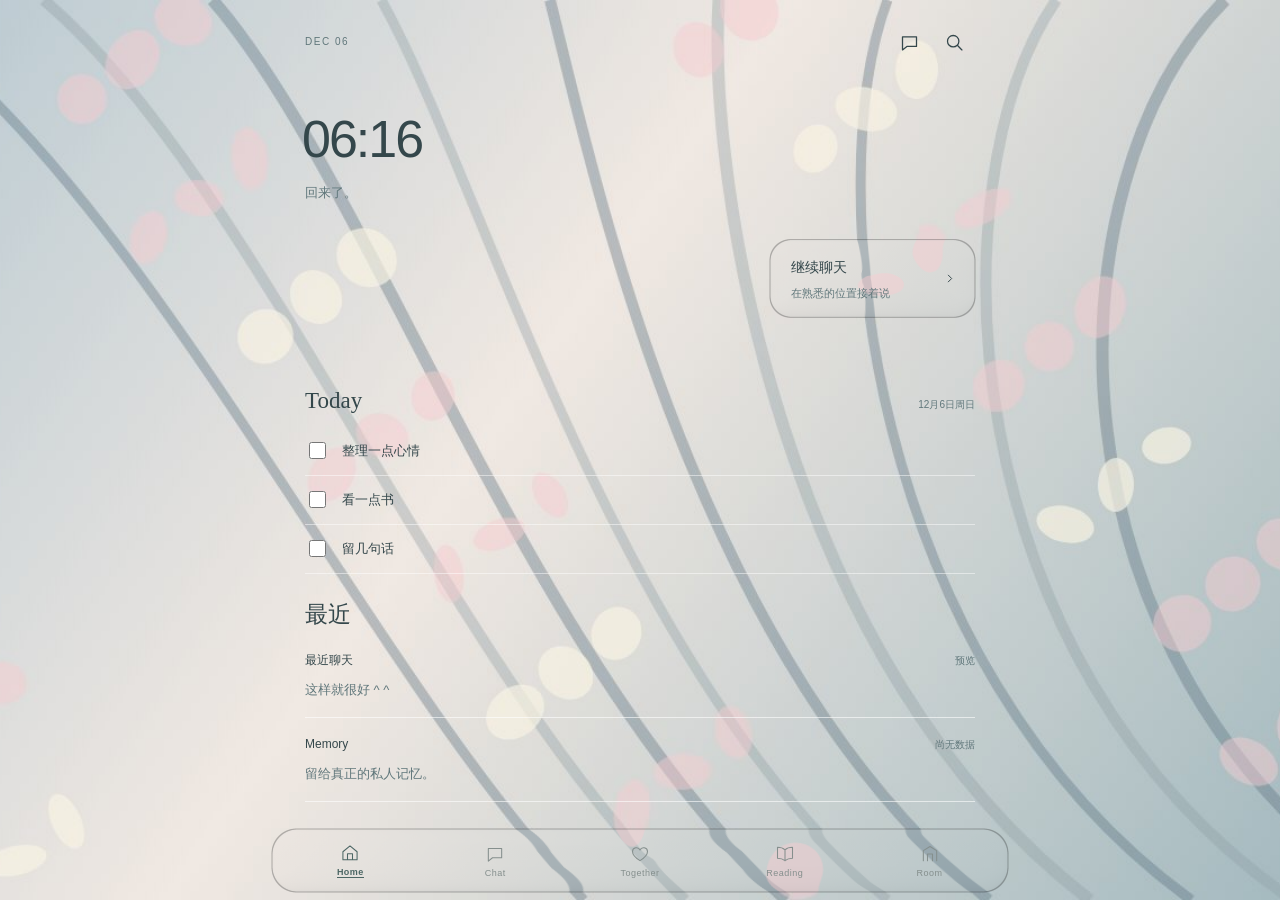
==== commit c4266094: "fix(ui): allow closing the developer diagnostics overlay" ====
--- a/index.html
+++ b/index.html
@@ -156,7 +156,7 @@
 </footer>
 
 <aside class="debug-panel" id="debugPanel" hidden aria-label="材质开发诊断">
-  <div class="debug-heading">Glass Material Kit 0.5 <span id="gpuStatus" role="status">初始化中…</span></div>
+  <div class="debug-heading">Glass Material Kit 0.5 <span id="gpuStatus" role="status">初始化中…</span><button type="button" id="closeDiagnostics" aria-label="关闭开发诊断">×</button></div>
   <div id="renderMetrics" class="debug-metrics" aria-live="polite">等待绘制</div>
   <div class="debug-actions"><button type="button" id="measure">更新诊断</button><button type="button" id="compare" aria-pressed="false">原图对照</button><button type="button" id="materialMode" aria-pressed="false">SMOKED 对照</button><label class="upload-label">从相册换背景<input type="file" id="wallpaperFile" accept="image/*"></label></div>
   <p class="debug-note">GPU / CSS fallback 分开验收 · 图片只留在当前页面</p>
--- a/src/styles/shell.css
+++ b/src/styles/shell.css
@@ -1,53 +1,22 @@
+/* Shared viewport shell and diagnostics. Component layout lives in legacy-layout.css.
+   The external fixed wallpaper must not be inside any transform/scroll ancestor. */
 *,*::before,*::after{box-sizing:border-box}
 html,body{margin:0;width:100%;height:100%;overflow:hidden}
 body{position:fixed;inset:0;background:var(--ui-paper);color:var(--ui-ink)}
 html.is-standalone,html.is-standalone body{height:100%;min-height:100lvh;overflow:hidden}
 html.is-standalone body{position:relative}
-button,textarea,input{font:inherit}
+button,input,textarea{font:inherit;color:inherit}
 button,a,label{-webkit-tap-highlight-color:transparent}
 button{cursor:pointer}
 button:disabled{opacity:.45;cursor:default}
 button:focus-visible,a:focus-visible,textarea:focus-visible,[tabindex]:focus-visible{outline:2px solid var(--ui-focus);outline-offset:3px}
 [hidden]{display:none!important}
-.visually-hidden{position:absolute!important;width:1px;height:1px;clip-path:inset(50%);white-space:nowrap;overflow:hidden}
 #wallpaper{z-index:0}
 .app-shell{height:100vh;height:100dvh;max-width:840px;margin:auto;z-index:1;background:transparent}
 html.is-standalone .app-shell{height:100lvh}
-.app-foreground{height:100%;min-height:0;display:flex;flex-direction:column;gap:0}
-.app-header{flex-shrink:0;display:flex;align-items:center;justify-content:space-between;gap:10px;min-height:82px;padding:calc(var(--safe-top) + 10px) 16px 12px;margin:0 10px;border-radius:23px}
-.identity{min-width:0}
-.identity-kicker{font-size:9px;letter-spacing:.14em;color:var(--ui-muted)}
-.identity-title{font:italic 29px Georgia,serif;margin-top:4px}
-.identity-presence{font:11px -apple-system,BlinkMacSystemFont,"PingFang SC",sans-serif;color:var(--ui-muted)}
-.header-action{border:0;border-radius:999px;padding:11px 10px;background:transparent;color:var(--ui-ink);font-size:11px;white-space:nowrap}
+.app-foreground{height:100%;min-height:0;display:flex;flex-direction:column}
 .content-scroll{flex:1;min-height:0;overflow-y:auto;overscroll-behavior:contain;-webkit-overflow-scrolling:touch;scrollbar-width:thin;scrollbar-color:#7d96934d transparent}
-.page{max-width:750px;margin:0 auto}
-.chat-page{padding:30px 18px 34px;min-height:100%}
-.date-line{text-align:center;letter-spacing:.14em;font-size:10px;color:var(--ui-muted);margin:9px 0 34px}
-.message{display:flex;flex-direction:column;align-items:flex-start;margin:0 0 21px}
-.message-me{align-items:flex-end}
-.speaker{font:italic 16px Georgia,serif;margin:0 8px 6px;color:var(--ui-muted)}
-.chat-bubble{max-width:min(88%,510px);width:fit-content;border-radius:23px;padding:13px 17px;font-size:14px;line-height:1.75;overflow-wrap:anywhere;min-height:43px}
-.message-me .chat-bubble{max-width:min(86%,480px)}
-.sample-card{padding:22px 20px;border-radius:28px;margin:37px 0 23px;min-height:185px}
-.eyebrow{font-size:10px;letter-spacing:.16em;color:var(--ui-muted)}
-.sample-card h2{font:italic 25px Georgia,serif;font-weight:400;margin:18px 0 11px}
-.sample-card p,.placeholder-page p{font-size:13px;line-height:1.8;margin:0;color:var(--ui-ink)}
-.sample-actions{display:flex;gap:9px;flex-wrap:wrap}
-.sample-button{padding:13px 15px;border-radius:22px;color:var(--ui-ink);font-size:12px}
-.preview-notice{font-size:11px;color:var(--ui-muted);line-height:1.7;margin:23px 4px}
-.placeholder-page{padding:60px 26px}
-.placeholder-page h1{font:italic 38px Georgia,serif}
-.app-bottom{flex-shrink:0;padding:12px 10px max(10px,var(--safe-bottom));display:flex;flex-direction:column;gap:8px}
-.composer-row{display:flex;align-items:end;gap:8px;max-width:750px;width:100%;margin:auto}
-.composer-body{display:block;min-width:0;flex:1;border-radius:25px;min-height:50px;overflow:hidden}
-.composer-body textarea{width:100%;height:48px;max-height:126px;padding:13px 15px;border:none;resize:none;outline:none;background:transparent;display:block;font-size:16px;line-height:22px;color:var(--ui-ink)}
-.composer-body textarea::placeholder{color:var(--ui-muted)}
-.send-button{align-self:stretch;min-width:65px;border-radius:24px;padding:0 14px;background:transparent;color:var(--ui-ink);font-size:13px}
-.bottom-dock{max-width:750px;width:100%;margin:auto;border-radius:26px;min-height:56px;display:flex;align-items:center;justify-content:space-around;padding:7px 3px}
-.bottom-dock a{flex:1;min-width:0;display:grid;place-items:center;color:var(--ui-muted);text-decoration:none;font-size:10px;min-height:40px;border-radius:19px;letter-spacing:.01em}
-.bottom-dock a[aria-current="page"]{color:var(--ui-ink);font-weight:700;text-decoration:underline;text-underline-offset:5px}
-.debug-panel{position:absolute;z-index:8;top:calc(var(--safe-top) + 89px);left:12px;right:12px;max-width:600px;margin:auto;padding:16px;border-radius:20px;background:rgba(237,243,242,.96);border:1px solid rgba(255,255,255,.65);box-shadow:0 10px 24px #2b44452b}
+.debug-panel{position:absolute;z-index:8;top:calc(var(--safe-top) + 68px);left:12px;right:12px;max-width:600px;margin:auto;padding:16px;border-radius:20px;background:rgba(237,243,242,.96);border:1px solid rgba(255,255,255,.65);box-shadow:0 10px 24px #2b44452b;max-height:65%;overflow:auto}
 .debug-heading{display:flex;align-items:center;justify-content:space-between;gap:9px;font-weight:650;font-size:12px}
 .debug-heading span{font-size:10px;font-weight:400}
 .debug-metrics{font-size:11px;line-height:1.7;margin-top:11px;font-variant-numeric:tabular-nums}
@@ -56,9 +25,4 @@
 .upload-label{cursor:pointer}
 .upload-label input{position:absolute;width:1px;height:1px;opacity:0}
 .debug-note{font-size:10px;margin:10px 0 0;color:var(--ui-muted)}
-.app-shell.keyboard-open .bottom-dock{display:none}
-.app-shell.keyboard-open .app-bottom{padding-bottom:5px}
-.app-shell.keyboard-open .composer-row{margin-bottom:0}
-@media(min-width:700px){.chat-page{padding-left:34px;padding-right:34px}}
-@media(max-width:370px){.chat-page{padding-left:12px;padding-right:12px}.bottom-dock a{font-size:9px}.identity-kicker{font-size:8px}}
 @media(prefers-reduced-motion:reduce){*{scroll-behavior:auto!important;animation:none!important;transition:none!important}}
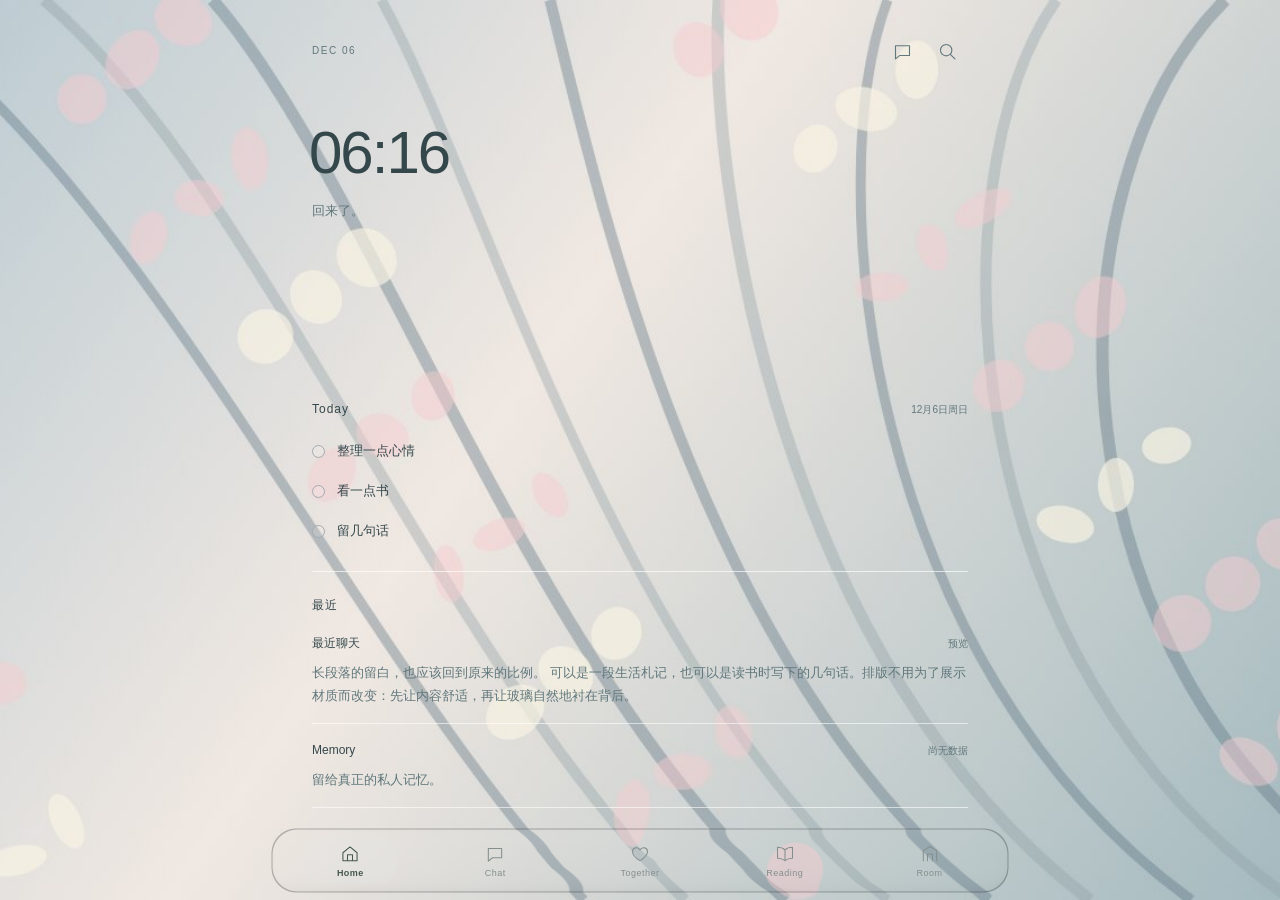
==== commit dd4f895e: "fix(ui): restore original Home and Chat geometry without changing Glass 0.5" ====
--- a/index.html
+++ b/index.html
@@ -2,6 +2,8 @@
 <html lang="zh-CN">
 <head>
 <meta charset="utf-8">
+<meta name="robots" content="noindex,nofollow,noarchive">
+<meta name="referrer" content="no-referrer">
 <meta name="viewport" content="width=device-width,initial-scale=1,viewport-fit=cover,interactive-widget=resizes-visual">
 <meta name="apple-mobile-web-app-capable" content="yes">
 <meta name="apple-mobile-web-app-status-bar-style" content="black-translucent">
@@ -14,6 +16,7 @@
 <link rel="stylesheet" href="./src/styles/tokens.css">
 <link rel="stylesheet" href="./src/styles/shell.css">
 <link rel="stylesheet" href="./src/styles/legacy-layout.css">
+<link rel="stylesheet" href="./src/styles/v1-home-chat-parity.css">
 <script defer src="./src/material/glass-material-kit-v05.js"></script>
 <script defer src="./src/material/glass-adapter.js"></script>
 <script defer src="./src/app.js"></script>
@@ -55,7 +58,6 @@
       <div class="home-actions"><a class="icon-button" href="#chat" aria-label="返回聊天"><svg><use href="#i-chat"/></svg></a><button class="icon-button" id="homeSearchButton" type="button" aria-label="搜索此预览"><svg><use href="#i-search"/></svg></button></div>
     </header>
     <div class="home-hero"><time class="home-clock" id="homeClock">09:30</time><p class="home-greeting" id="homeGreeting">回来了。</p>
-      <a class="home-continue glass-surface" data-glass data-glass-radius="21" data-glass-profile="control" href="#chat"><span><strong>继续聊天</strong><small>在熟悉的位置接着说</small></span><svg><use href="#i-chevron"/></svg></a>
     </div>
     <section class="home-today" aria-labelledby="todayTitle">
       <div class="home-section-head"><h2 id="todayTitle">Today</h2><span id="homeTodayDate">11月6日 · 周五</span></div>
@@ -76,12 +78,31 @@
 
   <section class="page chat-page" id="chatPage" aria-label="聊天" hidden>
     <div class="chat" id="messages">
-      <div class="chat-date">NOV 06 · 预览</div>
-      <article class="message user"><div class="bubble glass-surface" data-glass data-glass-radius="20" data-glass-profile="compact">今天想看看新版的家。</div><div class="message-tools"><time>09:27</time><button class="copy" aria-label="复制消息" type="button"><svg><use href="#i-copy"/></svg></button></div></article>
-      <article class="message"><div class="byline"><div class="avatar-mini">S</div><span class="name">Shin</span></div><div class="bubble glass-surface" data-glass data-glass-radius="20" data-glass-profile="compact">那就从熟悉的布局开始，把玻璃和细节一点点换好。</div><div class="bubble glass-surface" data-glass data-glass-radius="20" data-glass-profile="control"><p>页面还是原来的节奏。背景停在屏幕上，文字和控件保持清晰，光线透过每一块玻璃。</p></div><div class="message-tools"><button class="copy" type="button" aria-label="复制消息"><svg><use href="#i-copy"/></svg></button><time>09:28</time></div></article>
-      <article class="message user"><div class="bubble glass-surface" data-glass data-glass-radius="20" data-glass-profile="compact">这样就很好 ^ ^</div></article>
-    </div>
-    <div class="chat-stress"><button type="button" id="stressToggle" class="stress-button glass-surface" data-glass data-glass-profile="compact" data-glass-radius="20" aria-pressed="false">增加 40 条滚动测试</button><p>此处为本地模拟内容，不连接模型或私人历史。</p></div>
+      <div class="chat-date">NOV 06 · 测试对话</div>
+      <article class="message user">
+        <div class="bubble glass-surface" data-glass data-glass-radius="20" data-glass-profile="compact">今天回来看看新版的布局。<span class="sample-line">原本的阅读节奏还在吗？</span></div>
+        <div class="message-tools"><time>20:51</time><button class="copy" type="button" aria-label="复制消息"><svg><use href="#i-copy"/></svg></button></div>
+      </article>
+      <article class="message">
+        <div class="bubble glass-surface" data-glass data-glass-radius="20" data-glass-profile="compact">先从布局开始核对。</div>
+        <div class="bubble glass-surface" data-glass data-glass-radius="20" data-glass-profile="compact">把行距、边距和控件的位置放回熟悉的地方。<span class="sample-line">玻璃的清透感则继续保留。</span></div>
+        <div class="message-tools"><button class="copy" type="button" aria-label="复制消息"><svg><use href="#i-copy"/></svg></button><time>20:52</time></div>
+      </article>
+      <article class="message user">
+        <div class="bubble glass-surface" data-glass data-glass-radius="20" data-glass-profile="compact">长一点的文字，也要像以前一样好读。</div>
+      </article>
+      <article class="message">
+        <details class="thinking"><summary><span>✧</span> 思考了一会儿 <svg><use href="#i-chevron"/></svg></summary>
+          <div class="thinking-body"><small>折叠区排版测试</small><p>此处是公开预览的虚构摘要，用于检查结构和交互，并非真实思考记录。</p></div>
+        </details>
+        <div class="bubble glass-surface" data-glass data-glass-radius="20" data-glass-profile="control">
+          <p>长段落的留白，也应该回到原来的比例。</p>
+          <p>可以是一段生活札记，也可以是读书时写下的几句话。排版不用为了展示材质而改变：先让内容舒适，再让玻璃自然地衬在背后。</p>
+          <p>这只是一段本地测试文字。<span class="sample-line">不会连接任何真实聊天数据。</span></p>
+        </div>
+        <div class="message-tools"><button class="copy" type="button" aria-label="复制消息"><svg><use href="#i-copy"/></svg></button><time>20:53</time></div>
+      </article>
+    </div>
     <div id="stressMessages"></div><div id="localMessages"></div>
   </section>
 
@@ -158,7 +179,7 @@
 <aside class="debug-panel" id="debugPanel" hidden aria-label="材质开发诊断">
   <div class="debug-heading">Glass Material Kit 0.5 <span id="gpuStatus" role="status">初始化中…</span><button type="button" id="closeDiagnostics" aria-label="关闭开发诊断">×</button></div>
   <div id="renderMetrics" class="debug-metrics" aria-live="polite">等待绘制</div>
-  <div class="debug-actions"><button type="button" id="measure">更新诊断</button><button type="button" id="compare" aria-pressed="false">原图对照</button><button type="button" id="materialMode" aria-pressed="false">SMOKED 对照</button><label class="upload-label">从相册换背景<input type="file" id="wallpaperFile" accept="image/*"></label></div>
+  <div class="debug-actions"><button type="button" id="measure">更新诊断</button><button type="button" id="stressToggle" aria-pressed="false">增加 40 条滚动测试</button><button type="button" id="compare" aria-pressed="false">原图对照</button><button type="button" id="materialMode" aria-pressed="false">SMOKED 对照</button><label class="upload-label">从相册换背景<input type="file" id="wallpaperFile" accept="image/*"></label></div>
   <p class="debug-note">GPU / CSS fallback 分开验收 · 图片只留在当前页面</p>
 </aside>
 <div class="toast" id="toast" role="status"></div>
--- a/src/styles/shell.css
+++ b/src/styles/shell.css
@@ -19,6 +19,7 @@
 .debug-panel{position:absolute;z-index:8;top:calc(var(--safe-top) + 68px);left:12px;right:12px;max-width:600px;margin:auto;padding:16px;border-radius:20px;background:rgba(237,243,242,.96);border:1px solid rgba(255,255,255,.65);box-shadow:0 10px 24px #2b44452b;max-height:65%;overflow:auto}
 .debug-heading{display:flex;align-items:center;justify-content:space-between;gap:9px;font-weight:650;font-size:12px}
 .debug-heading span{font-size:10px;font-weight:400}
+.debug-heading button{background:transparent;border:0;font-size:21px;line-height:1;width:32px;height:32px;border-radius:50%}
 .debug-metrics{font-size:11px;line-height:1.7;margin-top:11px;font-variant-numeric:tabular-nums}
 .debug-actions{display:flex;gap:8px;flex-wrap:wrap;margin-top:12px}
 .debug-actions button,.upload-label{background:#ffffffe0;border:1px solid #c7d7d7;color:var(--ui-ink);padding:9px 11px;border-radius:12px;font-size:12px}
--- a/src/styles/v1-home-chat-parity.css
+++ b/src/styles/v1-home-chat-parity.css
@@ -0,0 +1,64 @@
+/*
+ * Layout fidelity corrective pass / Home + Chat (2026-11-06).
+ * Reference: approved frozen v1 prototype on private Home main @2086756ad3e19e8fcf1b6147c6096a2e88e5a5cb.
+ * ONLY restore geometry / typography / reading rhythm. Keep CLEAR Glass Kit 0.5 unchanged.
+ */
+.home-page { max-width: 736px; font-size: 14px; line-height: 1.8; }
+.home-top .icon-button { color: var(--ui-muted); }
+.home-top svg, .home-page svg { stroke-width: 1.25; }
+.home-section-head { gap: 12px; margin-bottom: 12px; }
+.home-section-head h2 { margin: 0; font-family: inherit; font-style: normal; font-size: 12px; font-weight: 500; letter-spacing: 1px; }
+.home-today { padding: 4px 0 20px; border-bottom: 1px solid #ffffffa8; }
+.home-tasks { padding: 0; margin: 0; list-style: none; }
+.home-tasks li { min-height: 0; border: 0; display: block; }
+.home-tasks label { display: flex; align-items: center; gap: 12px; width: fit-content; min-height: 39px; font-size: 13px; }
+.home-tasks input { appearance: none; -webkit-appearance: none; width: 13px; height: 13px; flex-shrink: 0; margin: 0; border: 1px solid #a5a9ac; border-radius: 50%; background: #ffffff20; }
+.home-tasks input:checked { background: #939d98; border-color: #939d98; box-shadow: inset 0 0 0 3px #f1f3f1; }
+.home-tasks input:checked + span { color: #8c9290; text-decoration: line-through; text-decoration-color: #aab1ad; }
+.home-tasks input:focus-visible { outline: 2px solid #778c87; outline-offset: 4px; }
+.home-recent .home-section-head { margin-bottom: 3px; }
+.home-record p { display: -webkit-box; -webkit-line-clamp: 2; -webkit-box-orient: vertical; overflow: hidden; overflow-wrap: anywhere; }
+.home-room { gap: 9px; }
+.home-room svg:last-child { margin-left: auto; width: 12px; }
+
+/* V1 Chat had a 760px padded message field, not a second nested 700px column. */
+.chat-page { max-width: none; width: 100%; padding: 0; }
+.chat { max-width: 760px; margin: 0 auto; padding: 20px 22px 26px; }
+.chat-date { letter-spacing: 1.6px; color: #858c89; margin: 2px 0 27px; }
+.message { margin-bottom: 19px; }
+.bubble + .bubble { margin-top: 10px; }
+.bubble p { margin-bottom: 12px; }
+.message-tools { gap: 3px; margin-top: 7px; color: #929994; }
+.message-tools time { font-size: 9px; letter-spacing: .8px; margin: 0 7px; }
+.sample-line { display: block; }
+.thinking { width: 96%; margin: 0 0 13px; color: #747e78; }
+.thinking summary { font-size: 11px; letter-spacing: .5px; cursor: pointer; list-style: none; display: flex; align-items: center; gap: 7px; min-height: 30px; }
+.thinking summary::-webkit-details-marker { display: none; }
+.thinking summary svg { width: 13px; height: 13px; transition: transform .2s; }
+.thinking[open] summary svg { transform: rotate(90deg); }
+.thinking-body { font-size: 13px; line-height: 1.9; padding: 13px 5px 12px 14px; border-left: 1px solid #a4aea680; margin: 8px 0; }
+.thinking-body small { font-size: 10px; color: #8a928d; display: block; margin-bottom: 5px; }
+.thinking-body p { margin: 0; }
+#stressMessages, #localMessages { max-width: 760px; padding: 0 22px; margin: 0 auto 18px; }
+.top { gap: 8px; padding: calc(8px + var(--safe-top)) 15px 9px; border-bottom: 1px solid #ffffff55; }
+.top-avatar { background: #edf0ed; border-color: #ffffffd9; }
+.status { letter-spacing: 1.2px; color: #737e79; }
+.status:before { width: 4px; height: 4px; }
+.bottom-dock .tab[aria-current="page"] { color: #46584c; background: #e5eae630; }
+.bottom-dock .tab[aria-current="page"] span { border-bottom: 0; }
+.composer { gap: 6px; }
+@media (min-width: 700px) {
+  .home-page { width: 100%; padding: 0 40px 32px; }
+  .home-hero { min-height: 325px; padding-top: 47px; }
+  .home-clock { font-size: 60px; }
+  .home-top { padding-top: calc(30px + var(--safe-top)); }
+  .home-tasks label { min-height: 40px; }
+  .chat { padding-left: 22px; padding-right: 22px; }
+}
+@media (max-width: 360px) {
+  .home-page { padding-left: 21px; padding-right: 21px; }
+  .home-clock { font-size: 46px; }
+  .home-hero { min-height: 266px; }
+  .home-section-head span { font-size: 9px; }
+  .chat { padding-left: 22px; padding-right: 22px; }
+}
